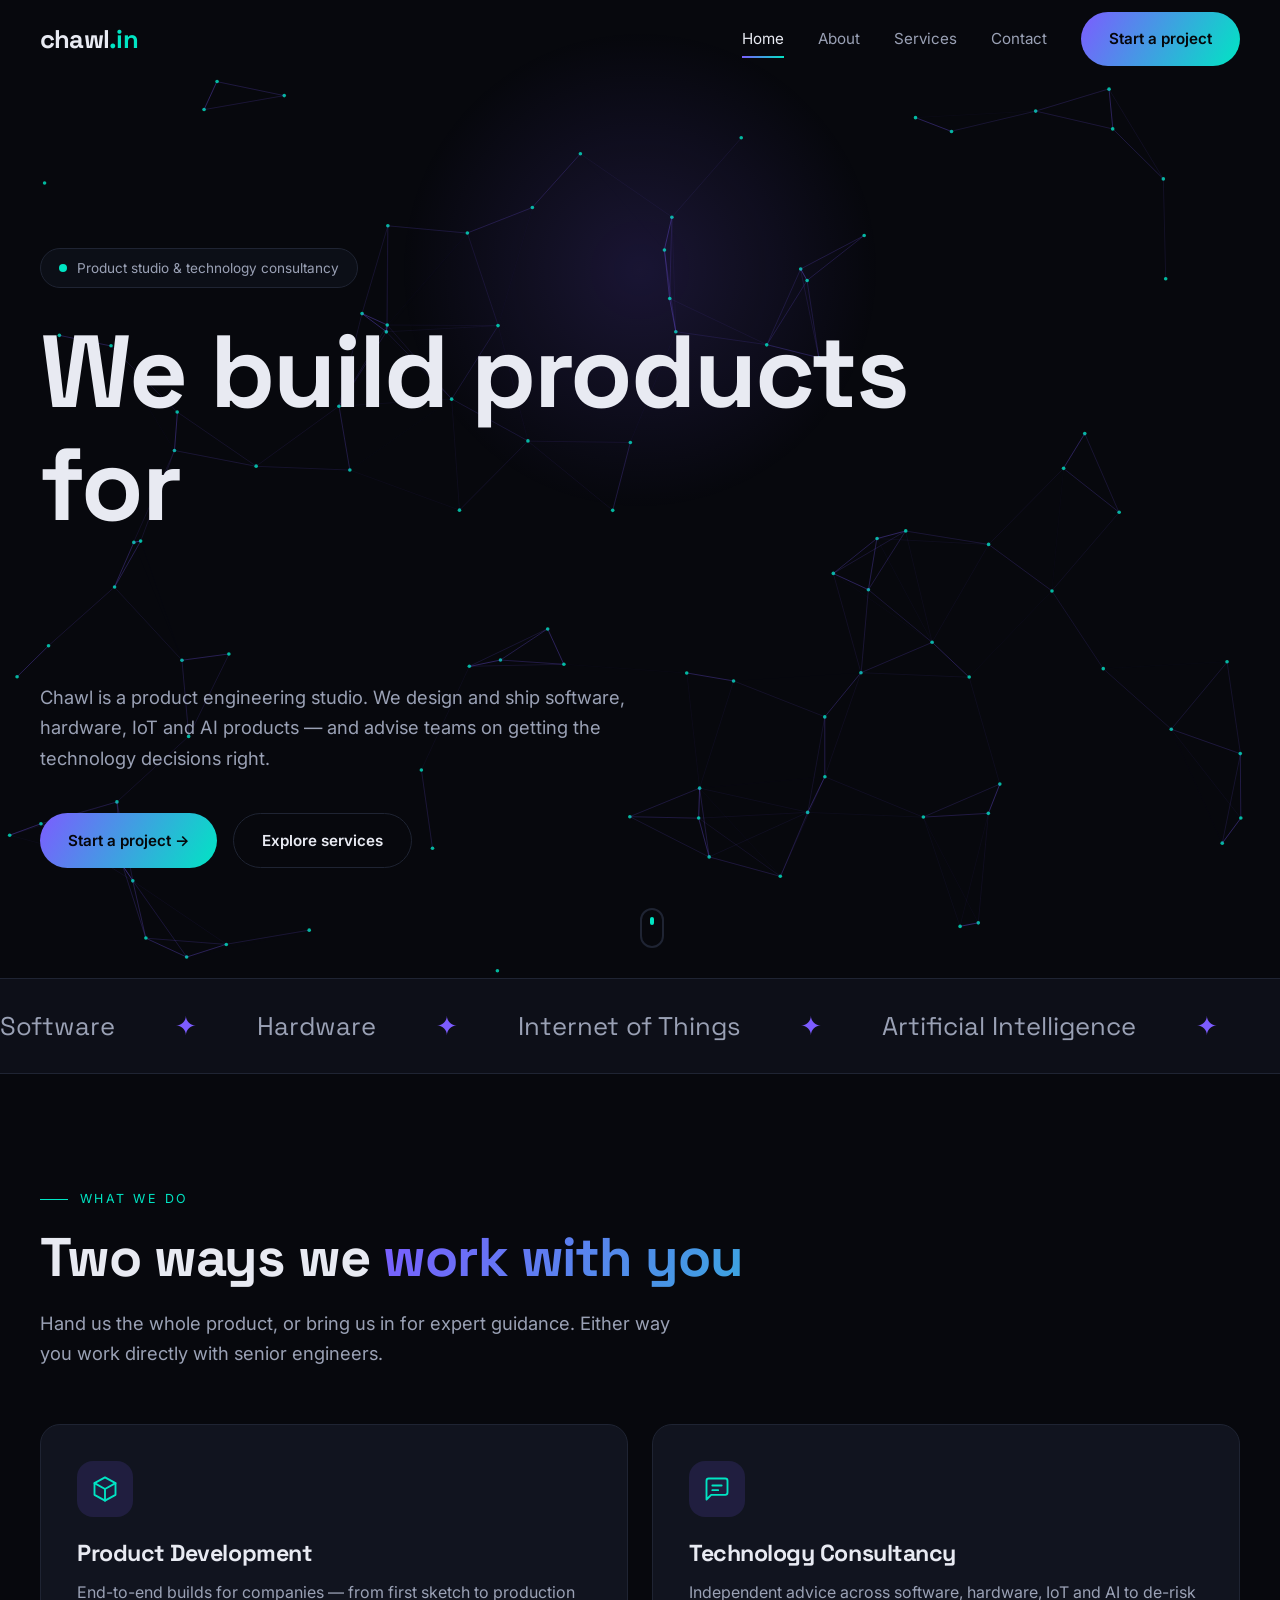
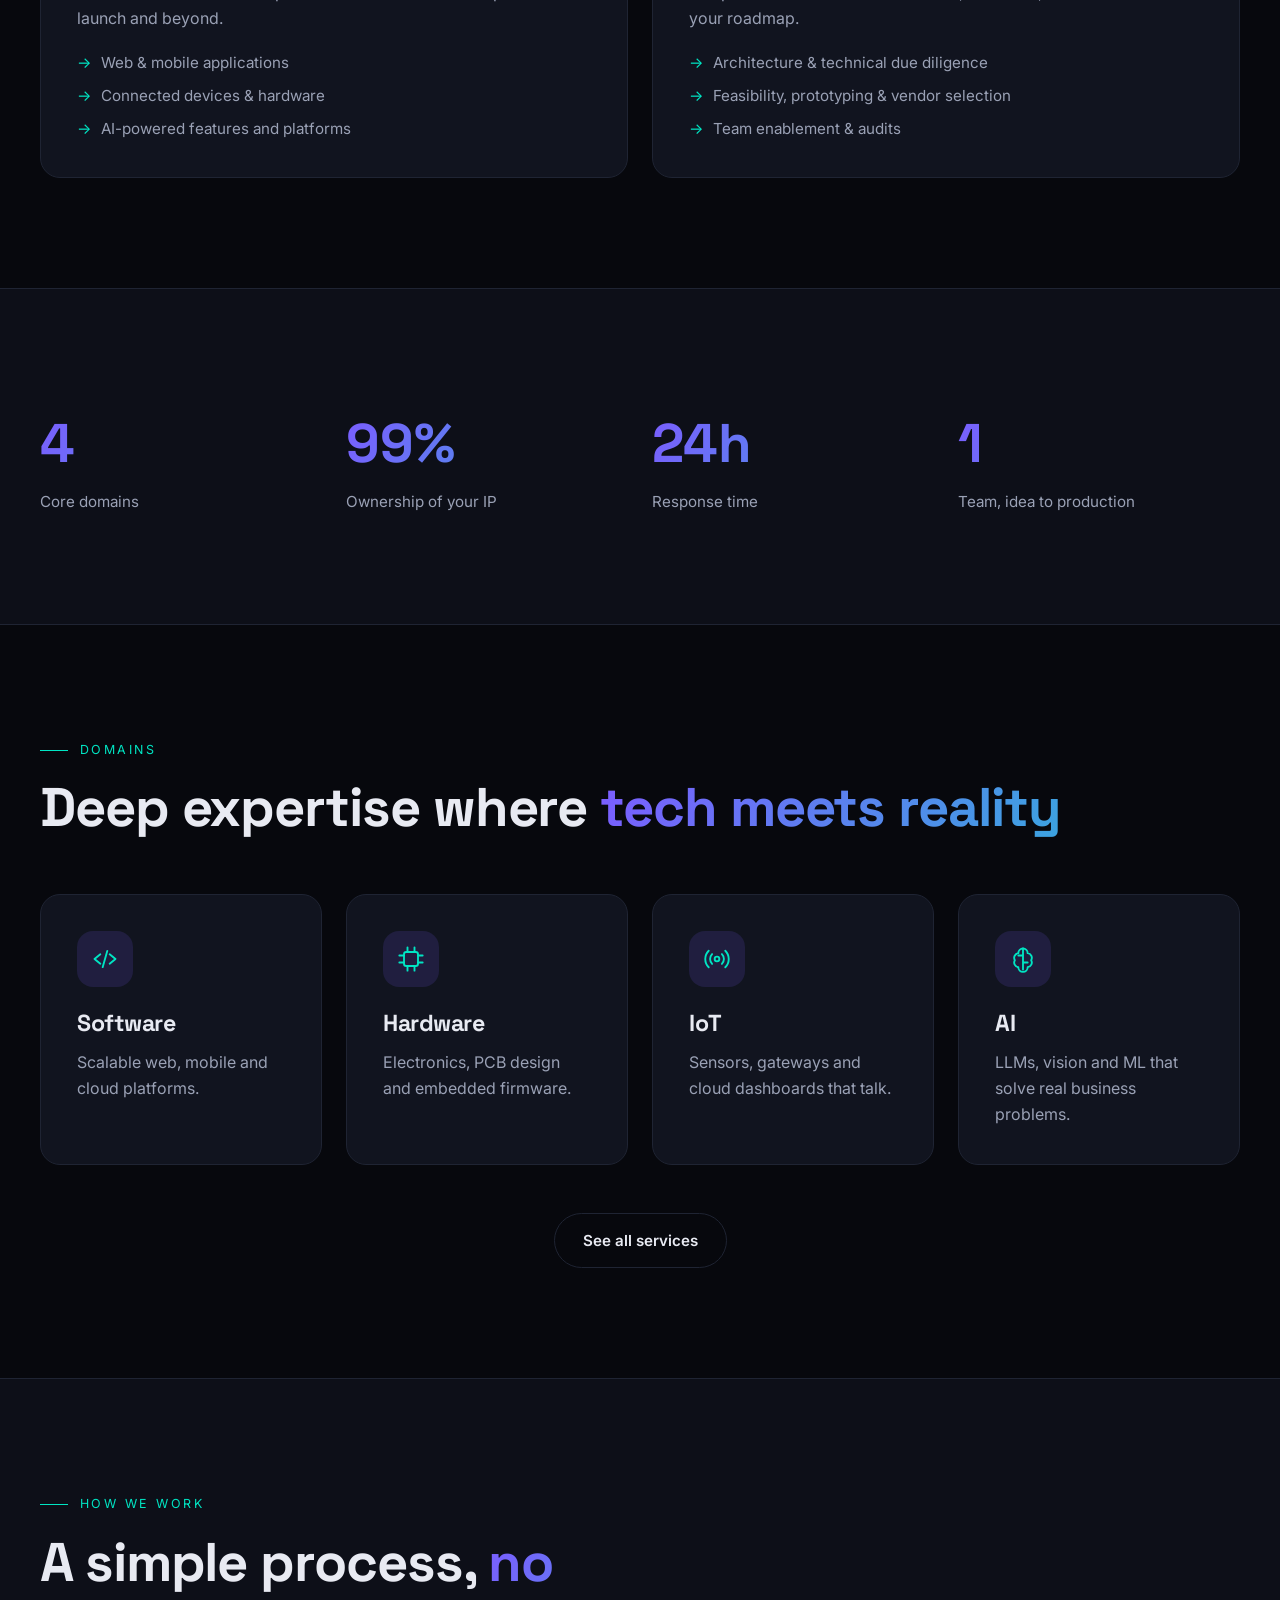
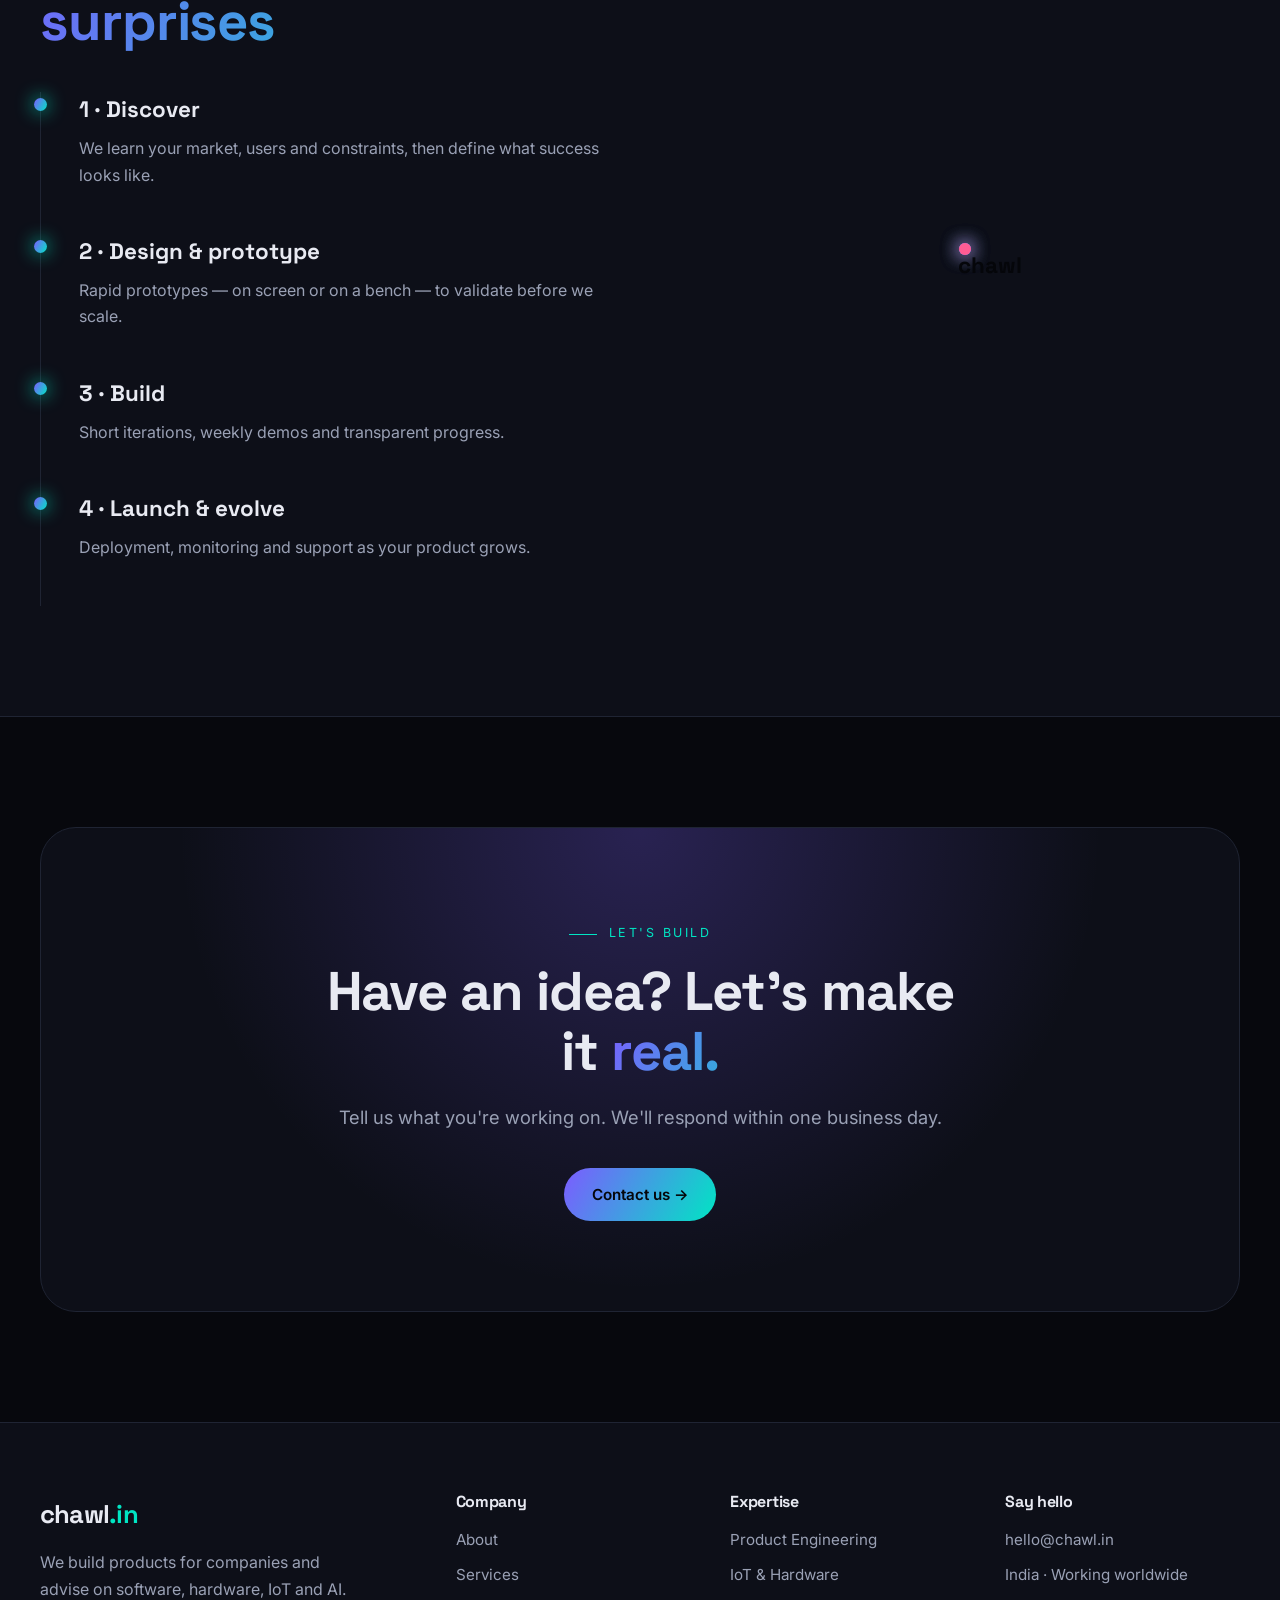
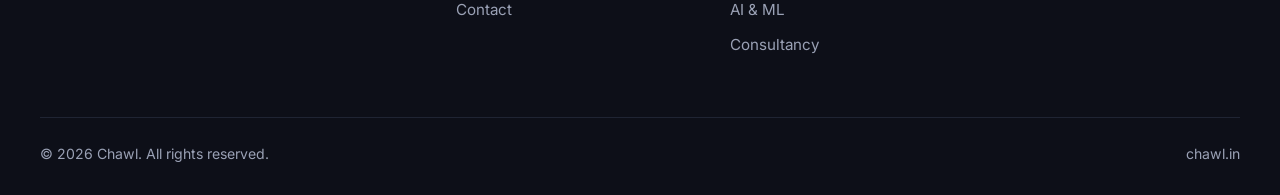
==== index.html @ 38c02e6d "Add chawl.in agency website: home, about, services, contact with SEO and animations Co-Authored-By: " ====
<!doctype html>
<html lang="en"><head>
<meta charset="utf-8"><meta name="viewport" content="width=device-width,initial-scale=1">
<title>Chawl — Product Development & Software, Hardware, IoT, AI Consultancy</title>
<meta name="description" content="Chawl builds products for companies and provides software, hardware, IoT and AI consultancy. Start your project with our product engineering studio.">
<link rel="canonical" href="https://chawl.in/">
<meta name="theme-color" content="#07080d">
<meta name="robots" content="index,follow,max-image-preview:large">
<meta property="og:type" content="website"><meta property="og:site_name" content="Chawl">
<meta property="og:title" content="Chawl — Product Development & Software, Hardware, IoT, AI Consultancy"><meta property="og:description" content="Chawl builds products for companies and provides software, hardware, IoT and AI consultancy. Start your project with our product engineering studio.">
<meta property="og:url" content="https://chawl.in/"><meta property="og:image" content="https://chawl.in/assets/og.svg">
<meta name="twitter:card" content="summary_large_image">
<link rel="icon" href="/assets/favicon.svg" type="image/svg+xml">
<link rel="preconnect" href="https://fonts.googleapis.com"><link rel="preconnect" href="https://fonts.gstatic.com" crossorigin>
<link href="https://fonts.googleapis.com/css2?family=Inter:wght@400;500;600&family=Space+Grotesk:wght@500;700&display=swap" rel="stylesheet">
<link rel="stylesheet" href="/assets/style.css">
<script type="application/ld+json">{"@context": "https://schema.org", "@type": "Organization", "name": "Chawl", "url": "https://chawl.in", "logo": "https://chawl.in/assets/favicon.svg", "email": "hello@chawl.in", "description": "Chawl builds products for companies and provides software, hardware, IoT and AI consultancy.", "knowsAbout": ["Software development", "Hardware engineering", "Internet of Things", "Artificial Intelligence", "Product engineering"]}</script><script type="application/ld+json">{"@context": "https://schema.org", "@type": "WebSite", "name": "Chawl", "url": "https://chawl.in"}</script>
</head><body>
<div id="bar"></div><div id="glow"></div>
<header><nav class="wrap"><a class="logo" href="/" aria-label="Chawl home">chawl<span>.in</span></a>
<button id="burger" aria-label="Menu">☰</button>
<div class="links"><a href="/" class=on>Home</a><a href="/about.html">About</a><a href="/services.html">Services</a><a href="/contact.html">Contact</a><a class="btn" href="/contact.html">Start a project</a></div></nav></header>
<main>

<section class="hero"><canvas id="net" aria-hidden="true"></canvas><div class="wrap">
<div class="pill rv"><i></i> Product studio &amp; technology consultancy</div>
<h1 class="rv d1">We build products for <span class="grad" id="word" data-words='["ambitious companies","IoT devices","AI-first teams","the real world"]'>ambitious companies</span></h1>
<p class="lead rv d2">Chawl is a product engineering studio. We design and ship software, hardware, IoT and AI products — and advise teams on getting the technology decisions right.</p>
<div class="cta rv d3"><a class="btn" href="/contact.html">Start a project →</a><a class="btn ghost" href="/services.html">Explore services</a></div>
</div><div class="scroll"></div></section>
<div class="marq" aria-hidden="true"><div class="track"><span>Software</span><span>Hardware</span><span>Internet of Things</span><span>Artificial Intelligence</span><span>Product Strategy</span><span>Embedded Systems</span><span>Machine Learning</span><span>Cloud</span><span>Consultancy</span><span>Software</span><span>Hardware</span><span>Internet of Things</span><span>Artificial Intelligence</span><span>Product Strategy</span><span>Embedded Systems</span><span>Machine Learning</span><span>Cloud</span><span>Consultancy</span></div></div>

<section><div class="wrap"><span class="eyebrow rv">What we do</span><h2 class="rv">Two ways we <span class="grad">work with you</span></h2>
<p class="lead rv">Hand us the whole product, or bring us in for expert guidance. Either way you work directly with senior engineers.</p>
<div class="grid g2">
<a href="/services.html#products" class="card rv"><div class="ico"><svg viewBox="0 0 24 24"><path d="M12 2l9 5v10l-9 5-9-5V7z"/><path d="M12 22V12M3 7l9 5 9-5"/></svg></div><h3>Product Development</h3><p>End-to-end builds for companies — from first sketch to production launch and beyond.</p><ul><li>Web &amp; mobile applications</li><li>Connected devices &amp; hardware</li><li>AI-powered features and platforms</li></ul></a>
<a href="/services.html#consulting" class="card rv d1"><div class="ico"><svg viewBox="0 0 24 24"><path d="M21 15a2 2 0 01-2 2H7l-4 4V5a2 2 0 012-2h14a2 2 0 012 2z"/><path d="M8 9h8M8 13h5"/></svg></div><h3>Technology Consultancy</h3><p>Independent advice across software, hardware, IoT and AI to de-risk your roadmap.</p><ul><li>Architecture &amp; technical due diligence</li><li>Feasibility, prototyping &amp; vendor selection</li><li>Team enablement &amp; audits</li></ul></a>
</div></div></section>

<section class="stats"><div class="wrap"><div class="grid g4" style="margin-top:0">
<div class="stat rv"><div class="num grad" data-to="4" data-suf="">0</div><p>Core domains</p></div>
<div class="stat rv d1"><div class="num grad" data-to="100" data-suf="%">0</div><p>Ownership of your IP</p></div>
<div class="stat rv d2"><div class="num grad" data-to="24" data-suf="h">0</div><p>Response time</p></div>
<div class="stat rv d3"><div class="num grad" data-to="1" data-suf="">0</div><p>Team, idea to production</p></div>
</div></div></section>

<section><div class="wrap"><span class="eyebrow rv">Domains</span><h2 class="rv">Deep expertise where <span class="grad">tech meets reality</span></h2>
<div class="grid g4">
<div class="card rv"><div class="ico"><svg viewBox="0 0 24 24"><path d="M8 8l-5 4 5 4M16 8l5 4-5 4M14 5l-4 14"/></svg></div><h3>Software</h3><p>Scalable web, mobile and cloud platforms.</p></div>
<div class="card rv d1"><div class="ico"><svg viewBox="0 0 24 24"><rect x="6" y="6" width="12" height="12" rx="2"/><path d="M9 2v4M15 2v4M9 18v4M15 18v4M2 9h4M2 15h4M18 9h4M18 15h4"/></svg></div><h3>Hardware</h3><p>Electronics, PCB design and embedded firmware.</p></div>
<div class="card rv d2"><div class="ico"><svg viewBox="0 0 24 24"><circle cx="12" cy="12" r="2"/><path d="M7.8 7.8a6 6 0 000 8.4M16.2 7.8a6 6 0 010 8.4M4.9 4.9a10 10 0 000 14.2M19.1 4.9a10 10 0 010 14.2"/></svg></div><h3>IoT</h3><p>Sensors, gateways and cloud dashboards that talk.</p></div>
<div class="card rv d3"><div class="ico"><svg viewBox="0 0 24 24"><path d="M12 3a4 4 0 00-4 4 4 4 0 00-3 6 4 4 0 003 6 4 4 0 008 0 4 4 0 003-6 4 4 0 00-3-6 4 4 0 00-4-4z"/><path d="M12 3v18M8 9h4M12 15h4"/></svg></div><h3>AI</h3><p>LLMs, vision and ML that solve real business problems.</p></div>
</div><div style="text-align:center;margin-top:48px" class="rv"><a class="btn ghost" href="/services.html">See all services</a></div></div></section>

<section style="background:var(--bg2);border-block:1px solid var(--line)"><div class="wrap split">
<div><span class="eyebrow rv">How we work</span><h2 class="rv">A simple process, <span class="grad">no surprises</span></h2>
<div style="margin-top:40px">
<div class="step rv"><b>1 · Discover</b><p>We learn your market, users and constraints, then define what success looks like.</p></div>
<div class="step rv"><b>2 · Design &amp; prototype</b><p>Rapid prototypes — on screen or on a bench — to validate before we scale.</p></div>
<div class="step rv"><b>3 · Build</b><p>Short iterations, weekly demos and transparent progress.</p></div>
<div class="step rv"><b>4 · Launch &amp; evolve</b><p>Deployment, monitoring and support as your product grows.</p></div></div></div>
<div class="orbit rv" aria-hidden="true"><i></i><i></i><i></i><b>chawl</b></div>
</div></section>
<section><div class="wrap"><div class="big-cta rv"><span class="eyebrow">Let's build</span><h2>Have an idea? Let's make it <span class="grad">real.</span></h2><p class="lead">Tell us what you're working on. We'll respond within one business day.</p><a class="btn" href="/contact.html">Contact us →</a></div></div></section>

</main>
<footer><div class="wrap"><div class="fgrid">
<div><a class="logo" href="/">chawl<span>.in</span></a><p style="color:var(--mut);margin-top:14px;max-width:320px">We build products for companies and advise on software, hardware, IoT and AI.</p></div>
<div><h4>Company</h4><ul><li><a href="/about.html">About</a></li><li><a href="/services.html">Services</a></li><li><a href="/contact.html">Contact</a></li></ul></div>
<div><h4>Expertise</h4><ul><li>Product Engineering</li><li>IoT &amp; Hardware</li><li>AI &amp; ML</li><li>Consultancy</li></ul></div>
<div><h4>Say hello</h4><ul><li><a href="mailto:hello@chawl.in">hello@chawl.in</a></li><li>India · Working worldwide</li></ul></div>
</div><div class="copy"><span>© <script>document.write(new Date().getFullYear())</script> Chawl. All rights reserved.</span><span>chawl.in</span></div></div></footer>
<script src="/assets/main.js" defer></script>
</body></html>
---- assets/style.css ----
:root{--bg:#07080d;--bg2:#0d0f18;--card:#11141f;--line:#1f2433;--tx:#e8eaf2;--mut:#9aa1b5;--a:#7c5cff;--b:#00e5c3;--c:#ff5c93;--grad:linear-gradient(120deg,var(--a),var(--b));--r:20px}
*{box-sizing:border-box;margin:0;padding:0}
html{scroll-behavior:smooth}
body{background:var(--bg);color:var(--tx);font:16px/1.65 'Inter',system-ui,sans-serif;overflow-x:hidden;-webkit-font-smoothing:antialiased}
h1,h2,h3,h4{font-family:'Space Grotesk','Inter',sans-serif;line-height:1.1;letter-spacing:-.02em}
a{color:inherit;text-decoration:none}
img,svg{max-width:100%}
.wrap{width:min(1200px,100% - 40px);margin-inline:auto}
section{padding:110px 0;position:relative}
.eyebrow{display:inline-block;font-size:.78rem;letter-spacing:.2em;text-transform:uppercase;color:var(--b);margin-bottom:18px}
.eyebrow::before{content:"";display:inline-block;width:28px;height:1px;background:var(--b);vertical-align:middle;margin-right:12px}
h2{font-size:clamp(2rem,4.5vw,3.4rem);margin-bottom:20px}
.lead{color:var(--mut);font-size:1.15rem;max-width:640px}
.grad{background:var(--grad);-webkit-background-clip:text;background-clip:text;color:transparent;background-size:200% auto;animation:shift 6s linear infinite}
@keyframes shift{to{background-position:200% center}}
/* cursor glow + progress */
#glow{position:fixed;width:520px;height:520px;border-radius:50%;pointer-events:none;z-index:0;background:radial-gradient(circle,rgba(124,92,255,.16),transparent 65%);transform:translate(-50%,-50%);left:50%;top:30%}
#bar{position:fixed;top:0;left:0;height:3px;width:0;background:var(--grad);z-index:200}
/* nav */
header{position:fixed;inset:0 0 auto 0;z-index:100;transition:.3s}
header.s{background:rgba(7,8,13,.78);backdrop-filter:blur(14px);border-bottom:1px solid var(--line)}
nav{display:flex;align-items:center;justify-content:space-between;height:78px}
.logo{font-family:'Space Grotesk';font-weight:700;font-size:1.6rem;letter-spacing:-.03em}
.logo span{color:var(--b)}
.links{display:flex;gap:34px;align-items:center}
.links a{font-size:.95rem;color:var(--mut);position:relative;transition:.2s}
.links a:hover,.links a.on{color:var(--tx)}
.links a:not(.btn)::after{content:"";position:absolute;left:0;bottom:-6px;height:2px;width:0;background:var(--grad);transition:.3s}
.links a:hover::after,.links a.on::after{width:100%}
.btn{display:inline-flex;align-items:center;gap:10px;padding:14px 28px;border-radius:99px;background:var(--grad);color:#05060a!important;font-weight:600;border:0;cursor:pointer;font-size:.95rem;transition:.3s;position:relative;overflow:hidden}
.btn:hover{transform:translateY(-3px);box-shadow:0 12px 36px -8px rgba(0,229,195,.55)}
.btn.ghost{background:transparent;color:var(--tx)!important;border:1px solid var(--line)}
.btn.ghost:hover{border-color:var(--b);box-shadow:none}
#burger{display:none;background:none;border:0;color:var(--tx);font-size:1.8rem;cursor:pointer}
/* hero */
.hero{min-height:100vh;display:flex;align-items:center;padding:140px 0 80px;overflow:hidden}
#net{position:absolute;inset:0;width:100%;height:100%;z-index:0}
.hero .wrap{position:relative;z-index:1}
.hero h1{font-size:clamp(2.8rem,8vw,6.4rem);max-width:15ch;margin-bottom:28px}
.hero .lead{margin-bottom:40px}
.cta{display:flex;gap:16px;flex-wrap:wrap}
.pill{display:inline-flex;gap:10px;align-items:center;padding:8px 18px;border:1px solid var(--line);border-radius:99px;font-size:.85rem;color:var(--mut);margin-bottom:28px;background:rgba(17,20,31,.6)}
.pill i{width:8px;height:8px;border-radius:50%;background:var(--b);box-shadow:0 0 0 0 var(--b);animation:pulse 2s infinite}
@keyframes pulse{70%{box-shadow:0 0 0 10px transparent}}
.scroll{position:absolute;bottom:30px;left:50%;width:24px;height:40px;border:2px solid var(--line);border-radius:14px;z-index:1}
.scroll::after{content:"";position:absolute;left:50%;top:7px;width:4px;height:8px;margin-left:-2px;border-radius:2px;background:var(--b);animation:wheel 1.6s infinite}
@keyframes wheel{to{transform:translateY(14px);opacity:0}}
.sub-hero{padding:190px 0 70px}
.sub-hero h1{font-size:clamp(2.4rem,6vw,4.6rem);max-width:18ch;margin-bottom:22px}
/* marquee */
.marq{border-block:1px solid var(--line);padding:26px 0;overflow:hidden;background:var(--bg2)}
.track{display:flex;gap:60px;width:max-content;animation:mq 30s linear infinite}
.track span{font-family:'Space Grotesk';font-size:1.6rem;color:var(--mut);white-space:nowrap}
.track span::after{content:"✦";margin-left:60px;color:var(--a)}
@keyframes mq{to{transform:translateX(-50%)}}
/* grids + cards */
.grid{display:grid;gap:24px;margin-top:56px}
.g2{grid-template-columns:repeat(2,1fr)}.g3{grid-template-columns:repeat(3,1fr)}.g4{grid-template-columns:repeat(4,1fr)}
.card{background:var(--card);border:1px solid var(--line);border-radius:var(--r);padding:36px;position:relative;overflow:hidden;transition:transform .25s,border-color .3s;transform-style:preserve-3d}
.card::before{content:"";position:absolute;inset:0;background:radial-gradient(400px circle at var(--mx,50%) var(--my,0),rgba(0,229,195,.12),transparent 45%);opacity:0;transition:.3s}
.card:hover{border-color:#34406b}.card:hover::before{opacity:1}
.card>*{position:relative}
.ico{width:56px;height:56px;border-radius:16px;display:grid;place-items:center;background:rgba(124,92,255,.14);color:var(--b);margin-bottom:24px}
.ico svg{width:28px;height:28px;stroke:currentColor;fill:none;stroke-width:1.6;stroke-linecap:round;stroke-linejoin:round}
.card h3{font-size:1.45rem;margin-bottom:12px}
.card p{color:var(--mut)}
.card ul{list-style:none;margin-top:18px;display:grid;gap:8px;color:var(--mut);font-size:.95rem}
.card li::before{content:"→";color:var(--b);margin-right:10px}
.num{font-family:'Space Grotesk';font-size:3.4rem;font-weight:700}
.stat p{color:var(--mut);font-size:.95rem}
.stats{background:var(--bg2);border-block:1px solid var(--line)}
/* steps */
.step{border-left:1px solid var(--line);padding:0 0 46px 38px;position:relative}
.step::before{content:"";position:absolute;left:-7px;top:6px;width:13px;height:13px;border-radius:50%;background:var(--grad);box-shadow:0 0 18px var(--b)}
.step b{font-family:'Space Grotesk';font-size:1.4rem;display:block;margin-bottom:6px}
.step p{color:var(--mut);max-width:520px}
.split{display:grid;grid-template-columns:1fr 1fr;gap:70px;align-items:center}
/* tags */
.tags{display:flex;flex-wrap:wrap;gap:12px;margin-top:34px}
.tags span{padding:10px 20px;border:1px solid var(--line);border-radius:99px;color:var(--mut);transition:.25s;background:var(--card)}
.tags span:hover{border-color:var(--a);color:var(--tx);transform:translateY(-3px)}
/* orbit visual */
.orbit{aspect-ratio:1;position:relative;max-width:460px;margin:auto}
.orbit i{position:absolute;inset:0;border:1px dashed #2a3150;border-radius:50%;animation:spin 30s linear infinite}
.orbit i:nth-child(2){inset:16%;animation-duration:20s;animation-direction:reverse}
.orbit i:nth-child(3){inset:32%;animation-duration:14s}
.orbit i::after{content:"";position:absolute;top:-6px;left:50%;width:12px;height:12px;border-radius:50%;background:var(--b);box-shadow:0 0 18px var(--b)}
.orbit i:nth-child(2)::after{background:var(--a);box-shadow:0 0 18px var(--a)}
.orbit i:nth-child(3)::after{background:var(--c);box-shadow:0 0 18px var(--c)}
.orbit b{position:absolute;inset:42%;border-radius:50%;background:var(--grad);display:grid;place-items:center;color:#05060a;font-family:'Space Grotesk';font-size:1.4rem;box-shadow:0 0 60px rgba(124,92,255,.6)}
@keyframes spin{to{transform:rotate(360deg)}}
/* cta block */
.big-cta{text-align:center;background:radial-gradient(circle at 50% 0,rgba(124,92,255,.25),transparent 60%),var(--bg2);border:1px solid var(--line);border-radius:36px;padding:90px 30px}
.big-cta h2{max-width:18ch;margin-inline:auto}
.big-cta .lead{margin:0 auto 36px}
/* form */
form{display:grid;gap:18px}
.f{position:relative}
input,textarea,select{width:100%;background:var(--card);border:1px solid var(--line);border-radius:14px;padding:16px 18px;color:var(--tx);font:inherit;transition:.25s}
input:focus,textarea:focus,select:focus{outline:0;border-color:var(--b);box-shadow:0 0 0 4px rgba(0,229,195,.12)}
textarea{min-height:150px;resize:vertical}
.row{display:grid;grid-template-columns:1fr 1fr;gap:18px}
.hp{position:absolute;left:-9999px}
#fmsg{color:var(--b);min-height:1.5em}
.info a{color:var(--b)}
.info .card{padding:26px;margin-bottom:18px}
.info h3{font-size:1.1rem;margin-bottom:6px}
details{border-bottom:1px solid var(--line);padding:22px 0}
summary{cursor:pointer;font-family:'Space Grotesk';font-size:1.2rem;list-style:none;display:flex;justify-content:space-between}
summary::after{content:"+";color:var(--b);font-size:1.5rem;line-height:1}
details[open] summary::after{content:"–"}
details p{color:var(--mut);margin-top:12px;max-width:720px}
/* footer */
footer{border-top:1px solid var(--line);padding:70px 0 30px;background:var(--bg2);position:relative;z-index:1}
.fgrid{display:grid;grid-template-columns:1.6fr 1fr 1fr 1fr;gap:40px}
footer h4{margin-bottom:16px;font-size:1rem}
footer li{list-style:none;margin-bottom:10px;color:var(--mut);font-size:.95rem}
footer a:hover{color:var(--b)}
.copy{margin-top:50px;padding-top:24px;border-top:1px solid var(--line);color:var(--mut);font-size:.88rem;display:flex;justify-content:space-between;flex-wrap:wrap;gap:10px}
/* reveal */
.rv{opacity:0;transform:translateY(40px);transition:opacity .9s cubic-bezier(.2,.7,.2,1),transform .9s cubic-bezier(.2,.7,.2,1)}
.rv.in{opacity:1;transform:none}
.d1{transition-delay:.1s}.d2{transition-delay:.2s}.d3{transition-delay:.3s}
main,header,footer{position:relative;z-index:1}
@media(max-width:900px){
 .g3,.g4,.g2,.split,.fgrid,.row{grid-template-columns:1fr}
 .split{gap:40px}section{padding:80px 0}
 #burger{display:block}
 .links{position:fixed;inset:78px 0 auto 0;background:rgba(7,8,13,.97);flex-direction:column;padding:30px;gap:24px;transform:translateY(-130%);transition:.4s;border-bottom:1px solid var(--line)}
 .links.open{transform:none}
 .g4{grid-template-columns:1fr 1fr}
}
@media(prefers-reduced-motion:reduce){*{animation:none!important;transition:none!important}.rv{opacity:1;transform:none}}
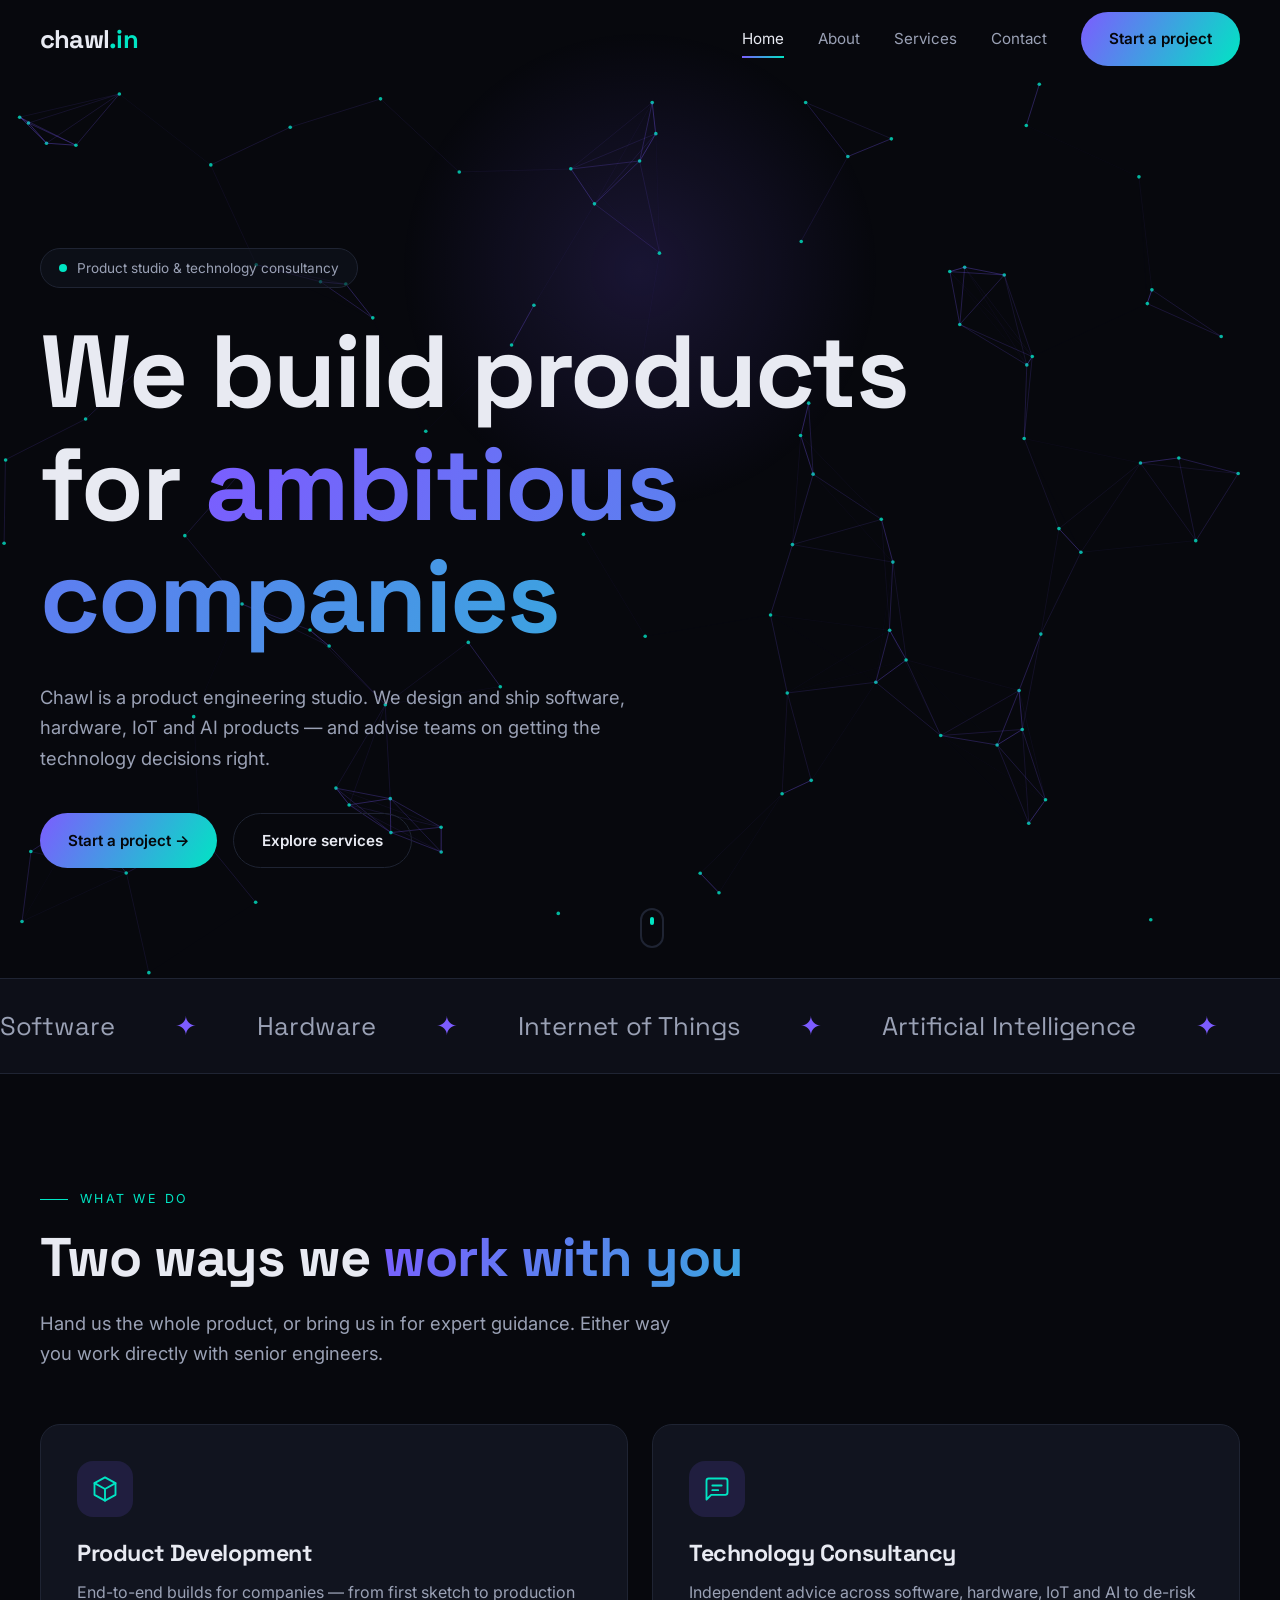
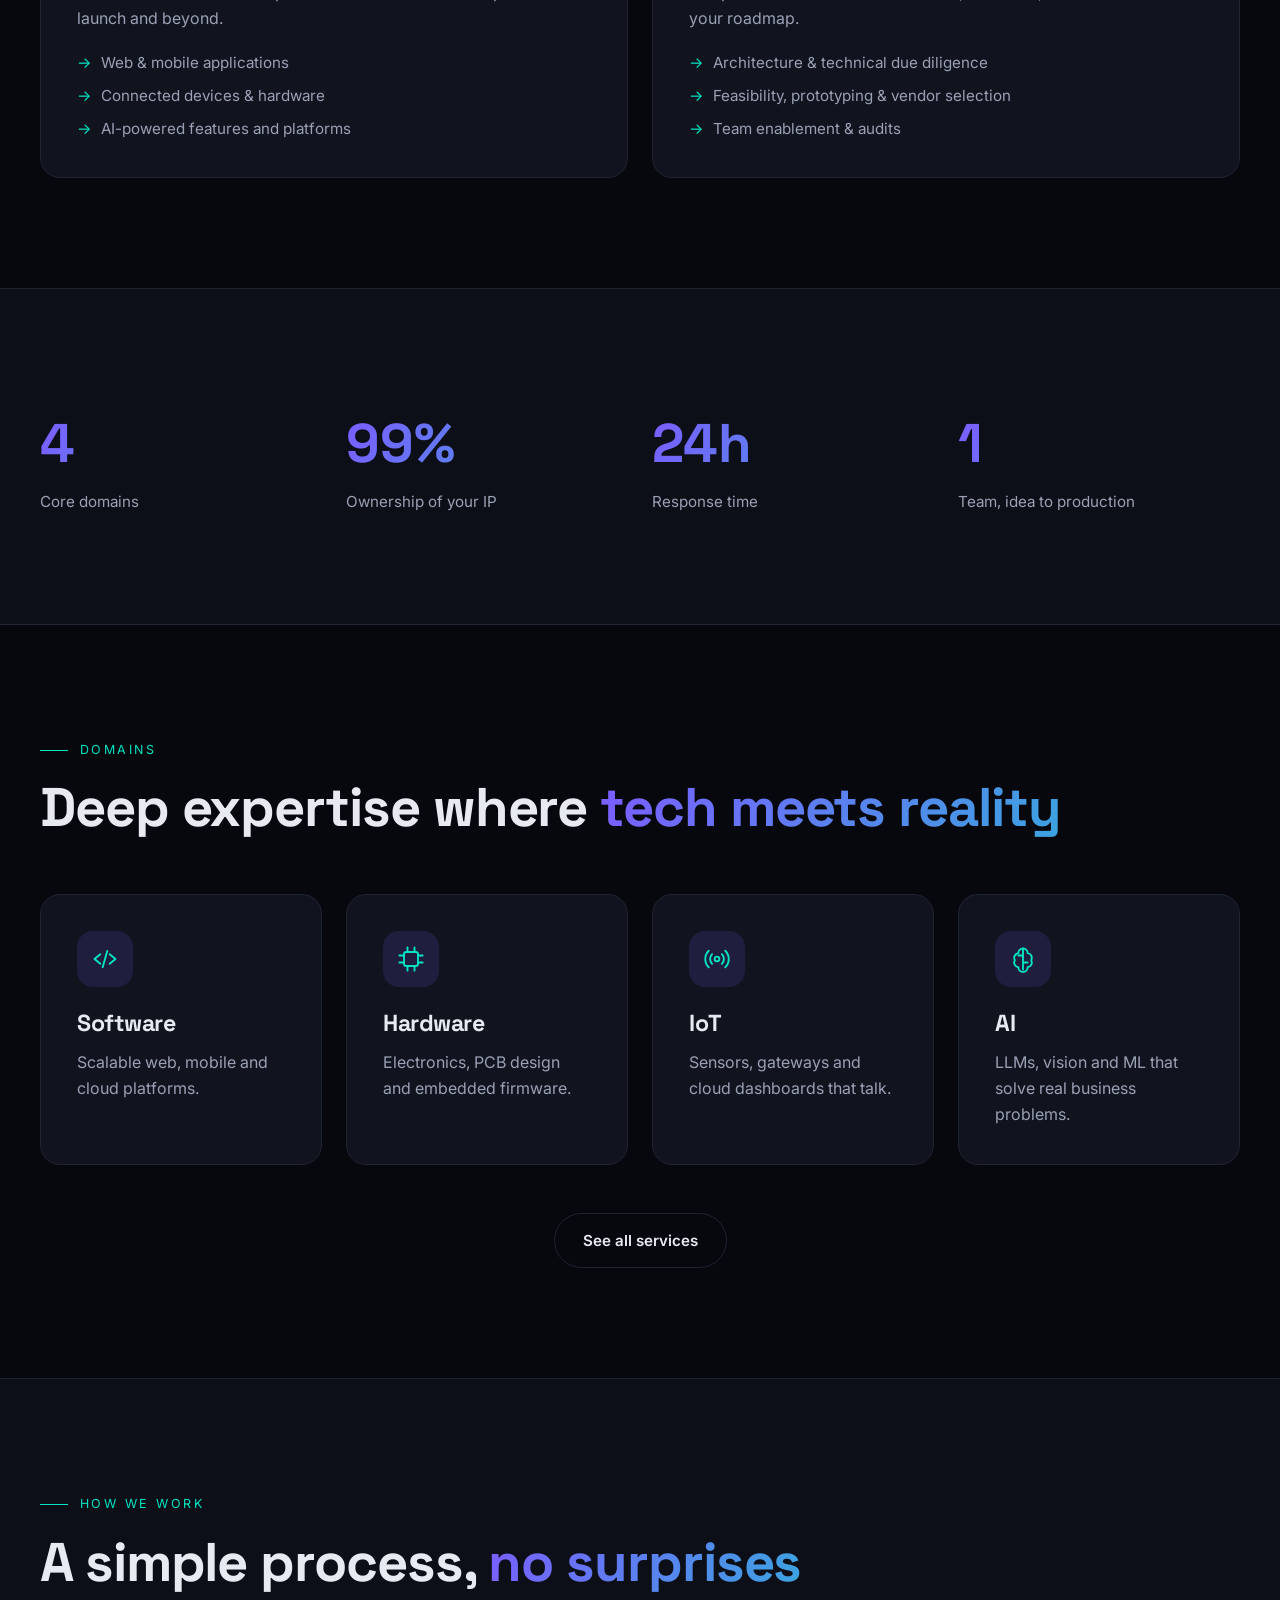
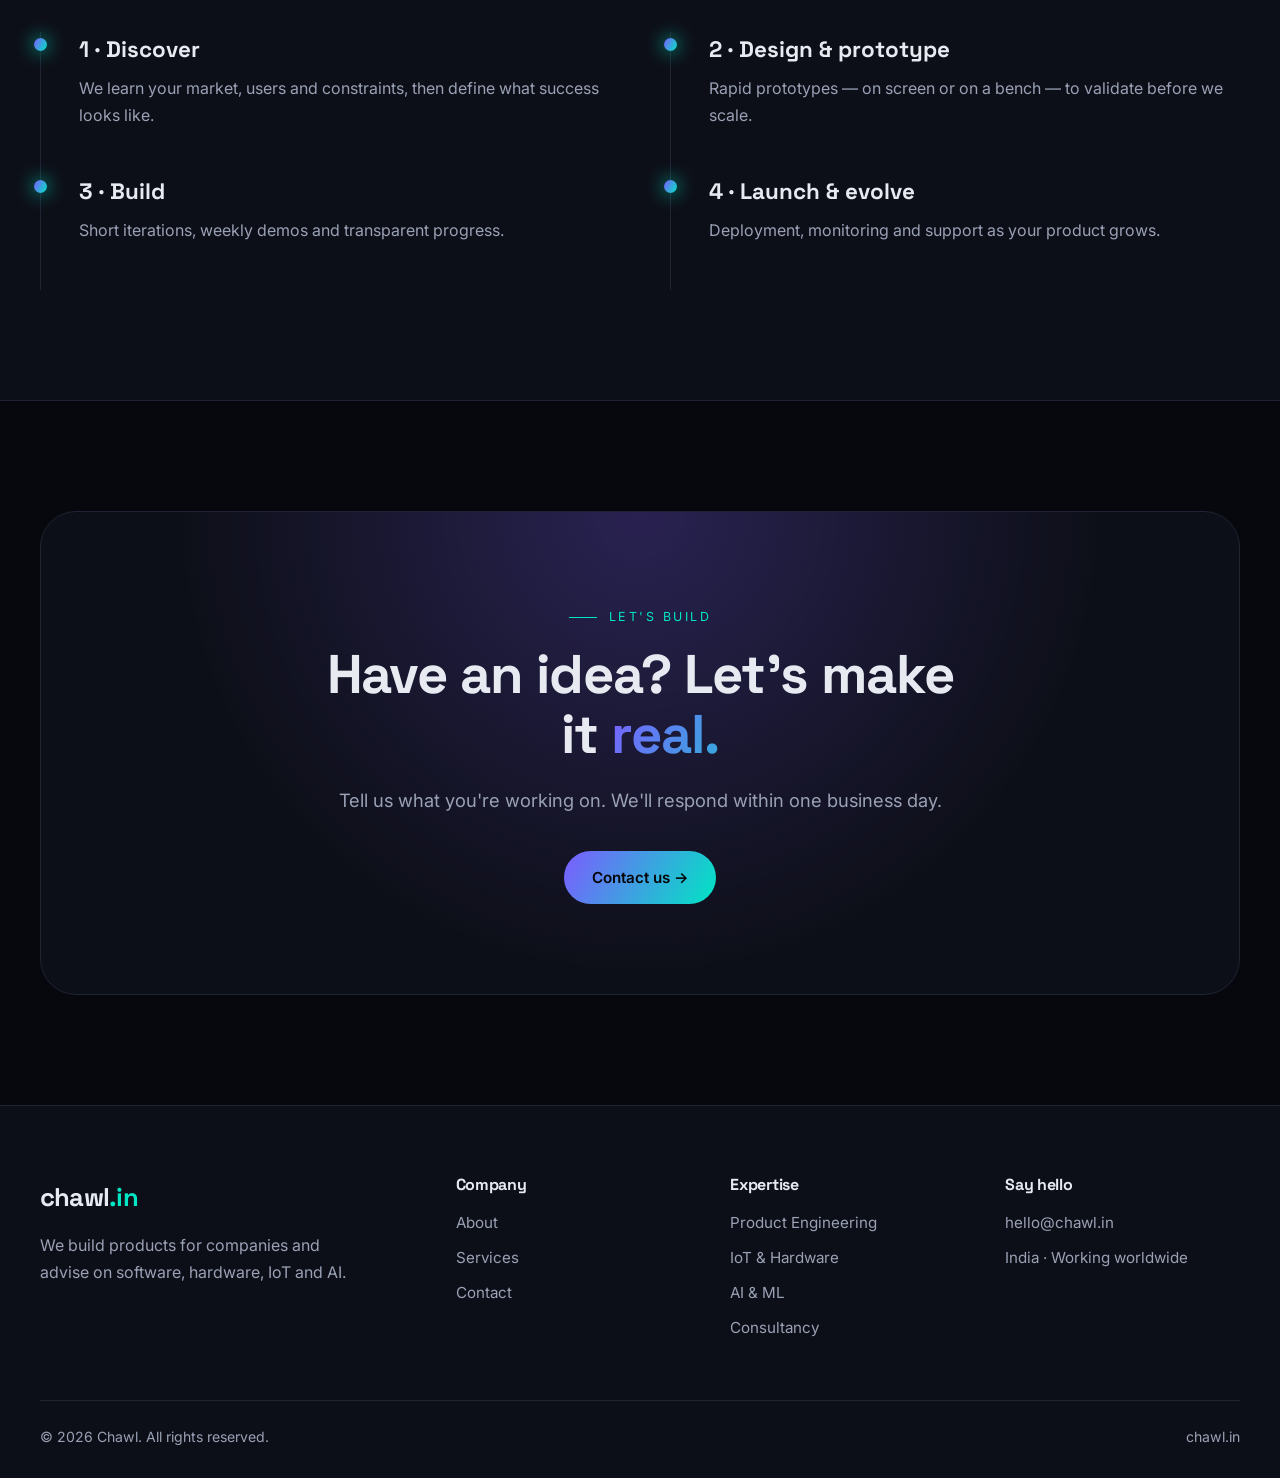
==== commit fc0df43b: "Remove orbit graphic from home and about pages Co-Authored-By: Claude Sonnet 5.5 <noreply@anthropic." ====
--- a/index.html
+++ b/index.html
@@ -52,14 +52,13 @@
 <div class="card rv d3"><div class="ico"><svg viewBox="0 0 24 24"><path d="M12 3a4 4 0 00-4 4 4 4 0 00-3 6 4 4 0 003 6 4 4 0 008 0 4 4 0 003-6 4 4 0 00-3-6 4 4 0 00-4-4z"/><path d="M12 3v18M8 9h4M12 15h4"/></svg></div><h3>AI</h3><p>LLMs, vision and ML that solve real business problems.</p></div>
 </div><div style="text-align:center;margin-top:48px" class="rv"><a class="btn ghost" href="/services.html">See all services</a></div></div></section>
 
-<section style="background:var(--bg2);border-block:1px solid var(--line)"><div class="wrap split">
+<section style="background:var(--bg2);border-block:1px solid var(--line)"><div class="wrap">
 <div><span class="eyebrow rv">How we work</span><h2 class="rv">A simple process, <span class="grad">no surprises</span></h2>
-<div style="margin-top:40px">
+<div class="grid g2" style="margin-top:40px;gap:0 60px">
 <div class="step rv"><b>1 · Discover</b><p>We learn your market, users and constraints, then define what success looks like.</p></div>
 <div class="step rv"><b>2 · Design &amp; prototype</b><p>Rapid prototypes — on screen or on a bench — to validate before we scale.</p></div>
 <div class="step rv"><b>3 · Build</b><p>Short iterations, weekly demos and transparent progress.</p></div>
 <div class="step rv"><b>4 · Launch &amp; evolve</b><p>Deployment, monitoring and support as your product grows.</p></div></div></div>
-<div class="orbit rv" aria-hidden="true"><i></i><i></i><i></i><b>chawl</b></div>
 </div></section>
 <section><div class="wrap"><div class="big-cta rv"><span class="eyebrow">Let's build</span><h2>Have an idea? Let's make it <span class="grad">real.</span></h2><p class="lead">Tell us what you're working on. We'll respond within one business day.</p><a class="btn" href="/contact.html">Contact us →</a></div></div></section>
 
--- a/assets/style.css
+++ b/assets/style.css
@@ -79,16 +79,6 @@
 .tags{display:flex;flex-wrap:wrap;gap:12px;margin-top:34px}
 .tags span{padding:10px 20px;border:1px solid var(--line);border-radius:99px;color:var(--mut);transition:.25s;background:var(--card)}
 .tags span:hover{border-color:var(--a);color:var(--tx);transform:translateY(-3px)}
-/* orbit visual */
-.orbit{aspect-ratio:1;position:relative;max-width:460px;margin:auto}
-.orbit i{position:absolute;inset:0;border:1px dashed #2a3150;border-radius:50%;animation:spin 30s linear infinite}
-.orbit i:nth-child(2){inset:16%;animation-duration:20s;animation-direction:reverse}
-.orbit i:nth-child(3){inset:32%;animation-duration:14s}
-.orbit i::after{content:"";position:absolute;top:-6px;left:50%;width:12px;height:12px;border-radius:50%;background:var(--b);box-shadow:0 0 18px var(--b)}
-.orbit i:nth-child(2)::after{background:var(--a);box-shadow:0 0 18px var(--a)}
-.orbit i:nth-child(3)::after{background:var(--c);box-shadow:0 0 18px var(--c)}
-.orbit b{position:absolute;inset:42%;border-radius:50%;background:var(--grad);display:grid;place-items:center;color:#05060a;font-family:'Space Grotesk';font-size:1.4rem;box-shadow:0 0 60px rgba(124,92,255,.6)}
-@keyframes spin{to{transform:rotate(360deg)}}
 /* cta block */
 .big-cta{text-align:center;background:radial-gradient(circle at 50% 0,rgba(124,92,255,.25),transparent 60%),var(--bg2);border:1px solid var(--line);border-radius:36px;padding:90px 30px}
 .big-cta h2{max-width:18ch;margin-inline:auto}
